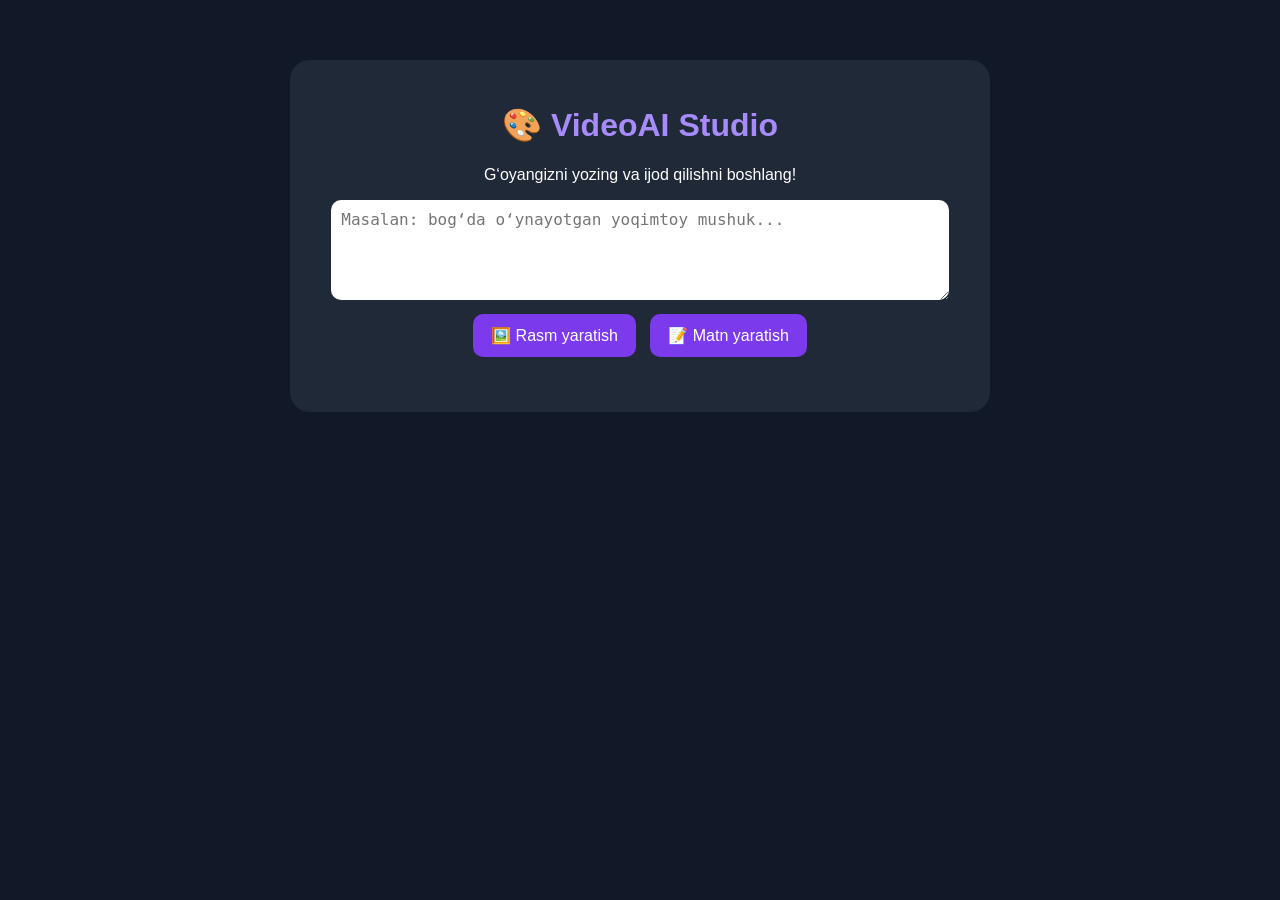
==== templates/index.html @ 6c119f50 "First commit" ====
<!DOCTYPE html>
<html lang="uz">
<head>
    <meta charset="UTF-8">
    <meta name="viewport" content="width=device-width, initial-scale=1.0">
    <title>VideoAI Studio</title>

    <style>
        body {
            margin: 0;
            font-family: Arial, sans-serif;
            background: #111827;
            color: white;
            text-align: center;
            padding: 30px 15px;
        }

        .container {
            max-width: 650px;
            margin: 30px auto;
            background: #1f2937;
            padding: 25px;
            border-radius: 20px;
        }

        h1 {
            color: #a78bfa;
        }

        textarea {
            width: 95%;
            height: 100px;
            padding: 10px;
            border-radius: 10px;
            border: none;
            font-size: 16px;
            box-sizing: border-box;
        }

        button {
            margin: 10px 5px;
            padding: 12px 18px;
            border: none;
            border-radius: 10px;
            background: #7c3aed;
            color: white;
            font-size: 16px;
            cursor: pointer;
        }

        button:hover {
            background: #6d28d9;
        }

        #result {
            margin-top: 20px;
            overflow-wrap: anywhere;
        }
    </style>
</head>

<body>
    <div class="container">
        <h1>🎨 VideoAI Studio</h1>
        <p>G‘oyangizni yozing va ijod qilishni boshlang!</p>

        <textarea id="prompt"
            placeholder="Masalan: bog‘da o‘ynayotgan yoqimtoy mushuk..."></textarea>

        <br>

        <button onclick="showMessage('image')">🖼️ Rasm yaratish</button>
        <button onclick="showMessage('text')">📝 Matn yaratish</button>

        <div id="result"></div>
    </div>

    <script>
        function showMessage(type) {
            const prompt = document.getElementById("prompt").value.trim();
            const result = document.getElementById("result");

            if (!prompt) {
                result.innerHTML = "<p>Avval matn yozing!</p>";
                return;
            }

            if (type === "image") {
                result.innerHTML =
                    "<p>🖼️ Rasm yaratish funksiyasini AI modeliga ulash keyingi bosqichda bajariladi.</p>";
            } else {
                result.innerHTML =
                    "<p>📝 Sizning g‘oyangiz: " + escapeHTML(prompt) + "</p>";
            }
        }

        function escapeHTML(text) {
            const div = document.createElement("div");
            div.textContent = text;
            return div.innerHTML;
        }
    </script>
</body>
</html>
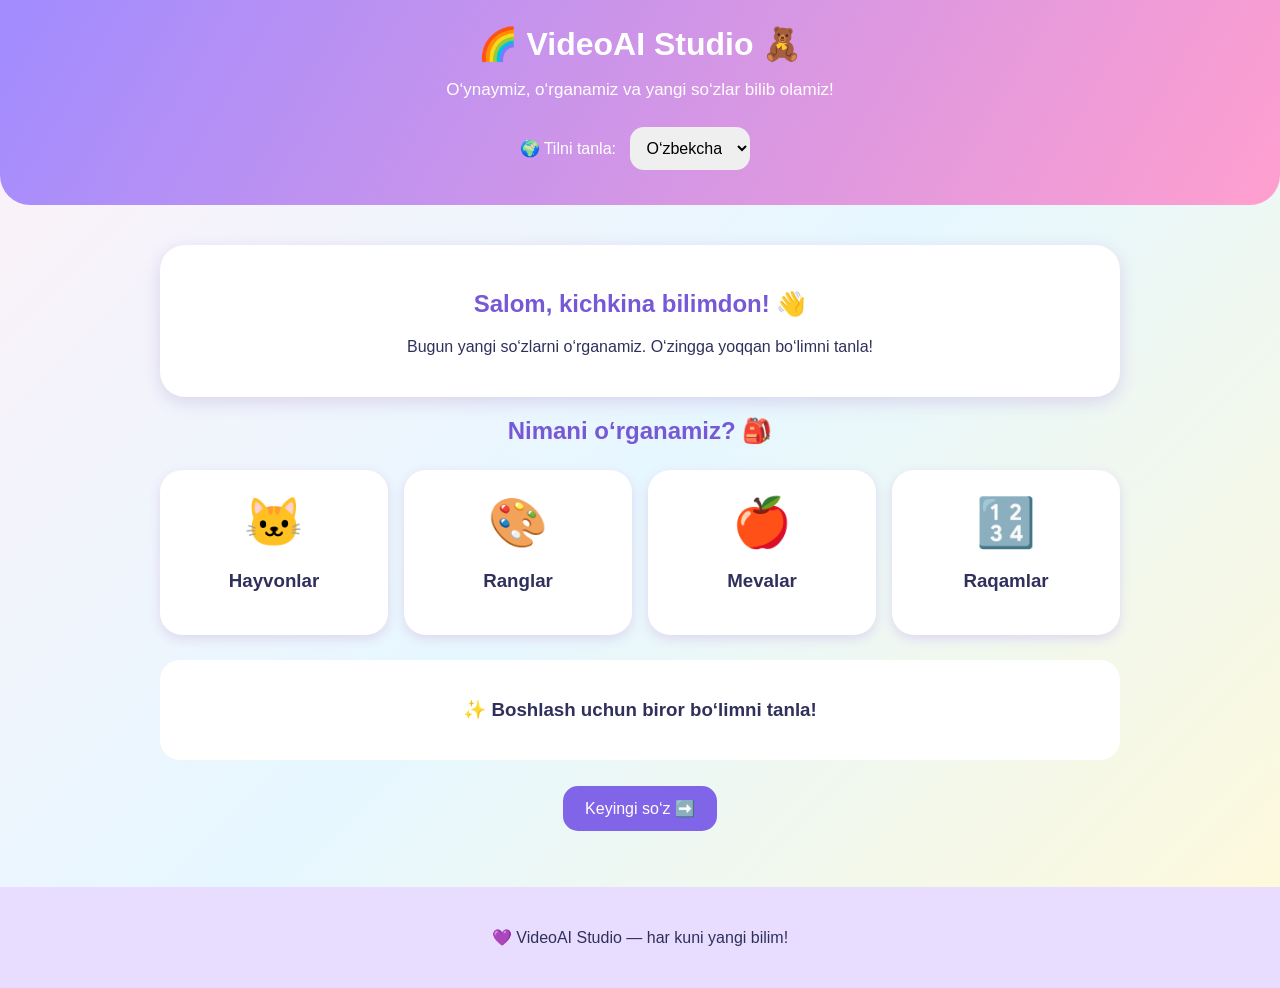
==== commit e9ea645b: "Add kids learning design" ====
--- a/templates/index.html
+++ b/templates/index.html
@@ -1,104 +1,308 @@
 <!DOCTYPE html>
 <html lang="uz">
 <head>
-    <meta charset="UTF-8">
-    <meta name="viewport" content="width=device-width, initial-scale=1.0">
-    <title>VideoAI Studio</title>
-
-    <style>
-        body {
-            margin: 0;
-            font-family: Arial, sans-serif;
-            background: #111827;
-            color: white;
-            text-align: center;
-            padding: 30px 15px;
+<meta charset="UTF-8">
+<meta name="viewport" content="width=device-width, initial-scale=1.0">
+<title>VideoAI Studio — Til o‘rganamiz!</title>
+
+<style>
+* {
+    box-sizing: border-box;
+}
+
+body {
+    margin: 0;
+    font-family: Arial, sans-serif;
+    background: linear-gradient(135deg, #fff1f8, #e6f7ff, #fff9d9);
+    color: #30305c;
+    text-align: center;
+}
+
+header {
+    padding: 25px 15px;
+    background: linear-gradient(120deg, #a18cff, #ff9fcf);
+    color: white;
+    border-radius: 0 0 30px 30px;
+}
+
+header h1 {
+    margin: 0;
+    font-size: 32px;
+}
+
+header p {
+    font-size: 17px;
+}
+
+select {
+    padding: 12px;
+    border: 0;
+    border-radius: 14px;
+    font-size: 16px;
+    margin: 10px;
+}
+
+main {
+    max-width: 1000px;
+    margin: auto;
+    padding: 20px;
+}
+.welcome {
+    background: white;
+    border-radius: 25px;
+    padding: 25px;
+    margin: 20px 0;
+    box-shadow: 0 5px 18px #d8d4ed;
+}
+
+h2 {
+    color: #7759d6;
+}
+
+.cards {
+    display: grid;
+    grid-template-columns: repeat(auto-fit, minmax(140px, 1fr));
+    gap: 16px;
+    margin: 25px 0;
+}
+
+.card {
+    background: white;
+    padding: 22px 10px;
+    border-radius: 22px;
+    cursor: pointer;
+    border: 3px solid transparent;
+    box-shadow: 0 4px 12px #ddd8ef;
+    transition: transform 0.2s;
+}
+
+.card:hover {
+    transform: translateY(-5px);
+    border-color: #b4a0ff;
+}
+
+.emoji {
+    font-size: 48px;
+}
+
+button {
+    background: #8065e8;
+    color: white;
+    border: none;
+    border-radius: 15px;
+    padding: 13px 22px;
+    font-size: 16px;
+    cursor: pointer;
+    margin: 6px;
+}
+
+button:hover {
+    background: #6247ca;
+}
+
+#result {
+    background: white;
+    border-radius: 20px;
+    padding: 20px;
+    margin: 20px 0;
+    min-height: 90px;
+}
+
+footer {
+    padding: 25px;
+    background: #e8ddff;
+    margin-top: 30px;
+}
+
+@media (max-width: 500px) {
+    header h1 {
+        font-size: 25px;
+    }
+    main {
+        padding: 12px;
+    }
+}
+</style>
+</head>
+
+<body>
+
+<header>
+    <h1>🌈 VideoAI Studio 🧸</h1>
+    <p id="subtitle">O‘ynaymiz, o‘rganamiz va yangi so‘zlar bilib olamiz!</p>
+
+    <label for="language">🌍 Tilni tanla:</label>
+    <select id="language" onchange="changeLanguage()">
+        <option value="uz">O‘zbekcha</option>
+        <option value="en">English</option>
+        <option value="ru">Русский</option>
+        <option value="fr">Français</option>
+    </select>
+</header>
+<main>
+    <section class="welcome">
+        <h2 id="welcomeTitle">Salom, kichkina bilimdon! 👋</h2>
+        <p id="welcomeText">Bugun yangi so‘zlarni o‘rganamiz. O‘zingga yoqqan bo‘limni tanla!</p>
+    </section>
+
+    <h2 id="chooseTitle">Nimani o‘rganamiz? 🎒</h2>
+
+    <section class="cards">
+        <div class="card" onclick="learn('animals')">
+            <div class="emoji">🐱</div>
+            <h3 id="animalsTitle">Hayvonlar</h3>
+        </div>
+
+        <div class="card" onclick="learn('colors')">
+            <div class="emoji">🎨</div>
+            <h3 id="colorsTitle">Ranglar</h3>
+        </div>
+
+        <div class="card" onclick="learn('fruits')">
+            <div class="emoji">🍎</div>
+            <h3 id="fruitsTitle">Mevalar</h3>
+        </div>
+        <div class="card" onclick="learn('numbers')">
+            <div class="emoji">🔢</div>
+            <h3 id="numbersTitle">Raqamlar</h3>
+        </div>
+    </section>
+
+    <section id="result">
+        <h3>✨ Boshlash uchun biror bo‘limni tanla!</h3>
+    </section>
+
+    <button onclick="nextWord()" id="nextButton">Keyingi so‘z ➡️</button>
+</main>
+
+<footer>
+    <p>💜 VideoAI Studio — har kuni yangi bilim!</p>
+</footer>
+
+<script>
+let currentLanguage = "uz";
+let currentCategory = "animals";
+let wordIndex = 0;
+
+const words = {
+    animals: [
+        {uz:"Mushuk",en:"Cat",ru:"Кошка",fr:"Chat",emoji:"🐱"},
+        {uz:"It",en:"Dog",ru:"Собака",fr:"Chien",emoji:"🐶"},
+        {uz:"Quyon",en:"Rabbit",ru:"Кролик",fr:"Lapin",emoji:"🐰"},
+        {uz:"Sigir",en:"Cow",ru:"Корова",fr:"Vache",emoji:"🐮"}
+    ],
+    colors: [
+        {uz:"Qizil",en:"Red",ru:"Красный",fr:"Rouge",emoji:"🔴"},
+        {uz:"Ko‘k",en:"Blue",ru:"Синий",fr:"Bleu",emoji:"🔵"},
+        {uz:"Yashil",en:"Green",ru:"Зелёный",fr:"Vert",emoji:"🟢"},
+        {uz:"Sariq",en:"Yellow",ru:"Жёлтый",fr:"Jaune",emoji:"🟡"}
+    ],
+    fruits: [
+        {uz:"Olma",en:"Apple",ru:"Яблоко",fr:"Pomme",emoji:"🍎"},
+        {uz:"Banan",en:"Banana",ru:"Банан",fr:"Banane",emoji:"🍌"},
+        {uz:"Uzum",en:"Grapes",ru:"Виноград",fr:"Raisin",emoji:"🍇"}
+    ],
+    numbers: [
+        {uz:"Bir",en:"One",ru:"Один",fr:"Un",emoji:"1️⃣"},
+        {uz:"Ikki",en:"Two",ru:"Два",fr:"Deux",emoji:"2️⃣"},
+        {uz:"Uch",en:"Three",ru:"Три",fr:"Trois",emoji:"3️⃣"}
+    ]
+};
+
+const categoryNames = {
+    uz:{animals:"Hayvonlar",colors:"Ranglar",fruits:"Mevalar",numbers:"Raqamlar"},
+    en:{animals:"Animals",colors:"Colors",fruits:"Fruits",numbers:"Numbers"},
+    ru:{animals:"Животные",colors:"Цвета",fruits:"Фрукты",numbers:"Числа"},
+    fr:
+    {animals:"Animaux",colors:"Couleurs",fruits:"Fruits",numbers:"Nombres"}
+};
+
+function learn(category) {
+    currentCategory = category;
+    wordIndex = 0;
+    showWord();
+}
+
+function showWord() {
+    const list = words[currentCategory];
+    const word = list[wordIndex % list.length];
+
+    document.getElementById("result").innerHTML = `
+        <div class="emoji">${word.emoji}</div>
+        <h2>${word[currentLanguage]}</h2>
+        <p>${categoryNames[currentLanguage][currentCategory]}</p>
+        <button onclick="speakWord('${word[currentLanguage].replace(/'/g, "\\'")}')">
+            🔊 ${currentLanguage === "uz" ? "Eshitish" : currentLanguage === "en" ? "Listen" : currentLanguage === "ru" ? "Слушать" : "Écouter"}
+        </button>`
+    ;
+}
+
+function nextWord() {
+    wordIndex++;
+    showWord();
+}
+
+function speakWord(word) {
+    if (!("speechSynthesis" in window)) {
+        alert("Bu brauzer ovozli o‘qishni qo‘llab-quvvatlamaydi.");
+        return;
+    }
+
+    const utterance = new SpeechSynthesisUtterance(word);
+    const voices = {uz:"uz-UZ",en:"en-US",ru:"ru-RU",fr:"fr-FR"};
+    utterance.lang = voices[currentLanguage];
+    speechSynthesis.cancel();
+    speechSynthesis.speak(utterance);
+}
+
+function changeLanguage() {
+    currentLanguage = document.getElementById("language").value;
+
+    const translations = {
+        uz:{
+            subtitle:"O‘ynaymiz, o‘rganamiz va yangi so‘zlar bilib olamiz!",
+            welcome:"Salom, kichkina bilimdon! 👋",
+            intro:"Bugun yangi so‘zlarni o‘rganamiz. O‘zingga yoqqan bo‘limni tanla!",
+            choose:"Nimani o‘rganamiz? 🎒",
+            next:"Keyingi so‘z ➡️"
+        },
+        en:{
+            subtitle:"Let's play, learn and discover new words!",
+            welcome:"Hello, little learner! 👋",
+            intro:"Let's learn new words today. Choose a category!",
+            choose:"What shall we learn? 🎒",
+            next:"Next word ➡️"
+        },
+        ru:{
+            subtitle:"Играем, учимся и узнаём новые слова!",
+            welcome:"Привет, маленький умник! 👋",
+            intro:"Сегодня учим новые слова. Выбери раздел!",
+            choose:"Что будем учить? 🎒",
+            next:"Следующее слово ➡️"
+        },fr:{
+            subtitle:"Jouons, apprenons et découvrons de nouveaux mots !",
+            welcome:"Bonjour, petit apprenant ! 👋",
+            intro:"Apprenons de nouveaux mots. Choisis une catégorie !",
+            choose:"Qu’allons-nous apprendre ? 🎒",
+            next:"Mot suivant ➡️"
         }
-
-        .container {
-            max-width: 650px;
-            margin: 30px auto;
-            background: #1f2937;
-            padding: 25px;
-            border-radius: 20px;
-        }
-
-        h1 {
-            color: #a78bfa;
-        }
-
-        textarea {
-            width: 95%;
-            height: 100px;
-            padding: 10px;
-            border-radius: 10px;
-            border: none;
-            font-size: 16px;
-            box-sizing: border-box;
-        }
-
-        button {
-            margin: 10px 5px;
-            padding: 12px 18px;
-            border: none;
-            border-radius: 10px;
-            background: #7c3aed;
-            color: white;
-            font-size: 16px;
-            cursor: pointer;
-        }
-
-        button:hover {
-            background: #6d28d9;
-        }
-
-        #result {
-            margin-top: 20px;
-            overflow-wrap: anywhere;
-        }
-    </style>
-</head>
-
-<body>
-    <div class="container">
-        <h1>🎨 VideoAI Studio</h1>
-        <p>G‘oyangizni yozing va ijod qilishni boshlang!</p>
-
-        <textarea id="prompt"
-            placeholder="Masalan: bog‘da o‘ynayotgan yoqimtoy mushuk..."></textarea>
-
-        <br>
-
-        <button onclick="showMessage('image')">🖼️ Rasm yaratish</button>
-        <button onclick="showMessage('text')">📝 Matn yaratish</button>
-
-        <div id="result"></div>
-    </div>
-
-    <script>
-        function showMessage(type) {
-            const prompt = document.getElementById("prompt").value.trim();
-            const result = document.getElementById("result");
-
-            if (!prompt) {
-                result.innerHTML = "<p>Avval matn yozing!</p>";
-                return;
-            }
-
-            if (type === "image") {
-                result.innerHTML =
-                    "<p>🖼️ Rasm yaratish funksiyasini AI modeliga ulash keyingi bosqichda bajariladi.</p>";
-            } else {
-                result.innerHTML =
-                    "<p>📝 Sizning g‘oyangiz: " + escapeHTML(prompt) + "</p>";
-            }
-        }
-
-        function escapeHTML(text) {
-            const div = document.createElement("div");
-            div.textContent = text;
-            return div.innerHTML;
-        }
-    </script>
+    };
+
+    const t = translations[currentLanguage];
+    document.getElementById("subtitle").textContent = t.subtitle;
+    document.getElementById("welcomeTitle").textContent = t.welcome;
+    document.getElementById("welcomeText").textContent = t.intro;
+    document.getElementById("chooseTitle").textContent = t.choose;
+    document.getElementById("nextButton").textContent = t.next;
+
+    for (const category in categoryNames[currentLanguage]) {
+        const id = category + "Title";
+        document.getElementById(id).textContent = categoryNames[currentLanguage][category];
+    }
+
+    showWord();
+}
+</script>
+
 </body>
 </html>
